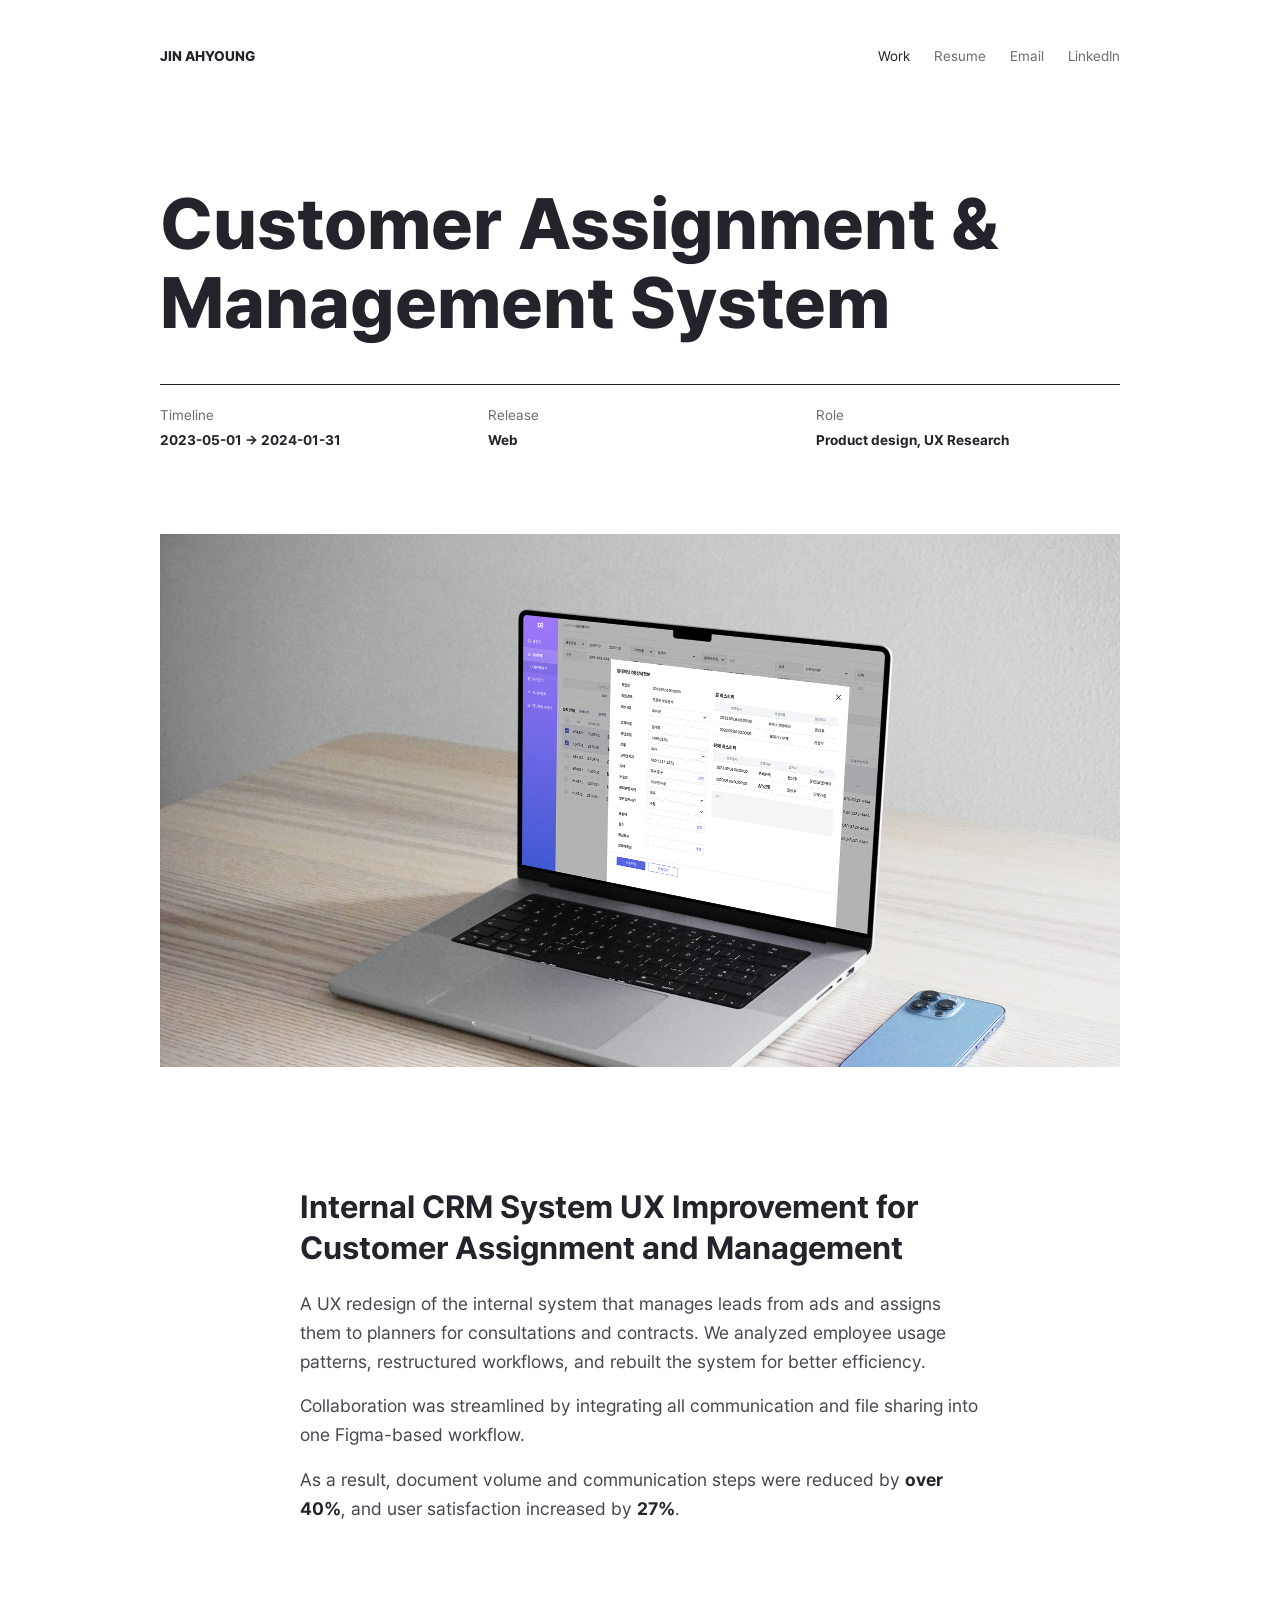
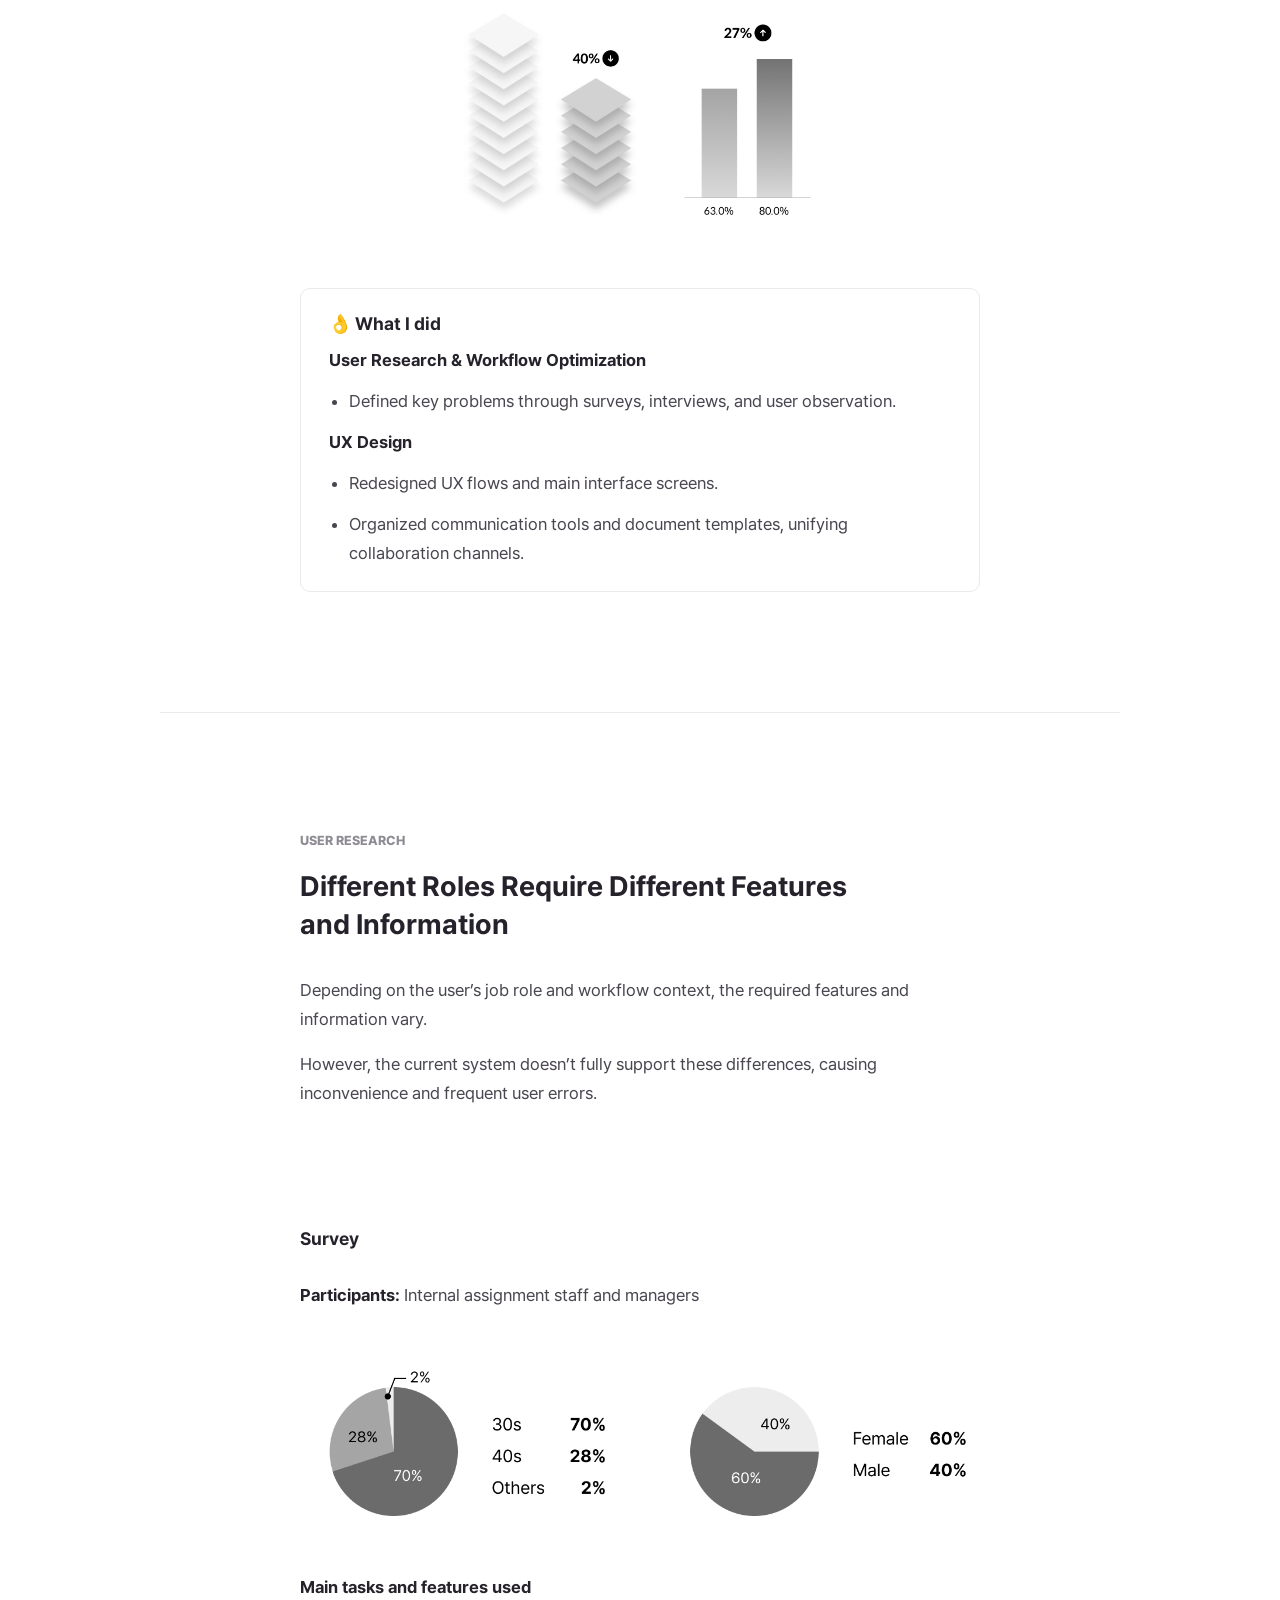
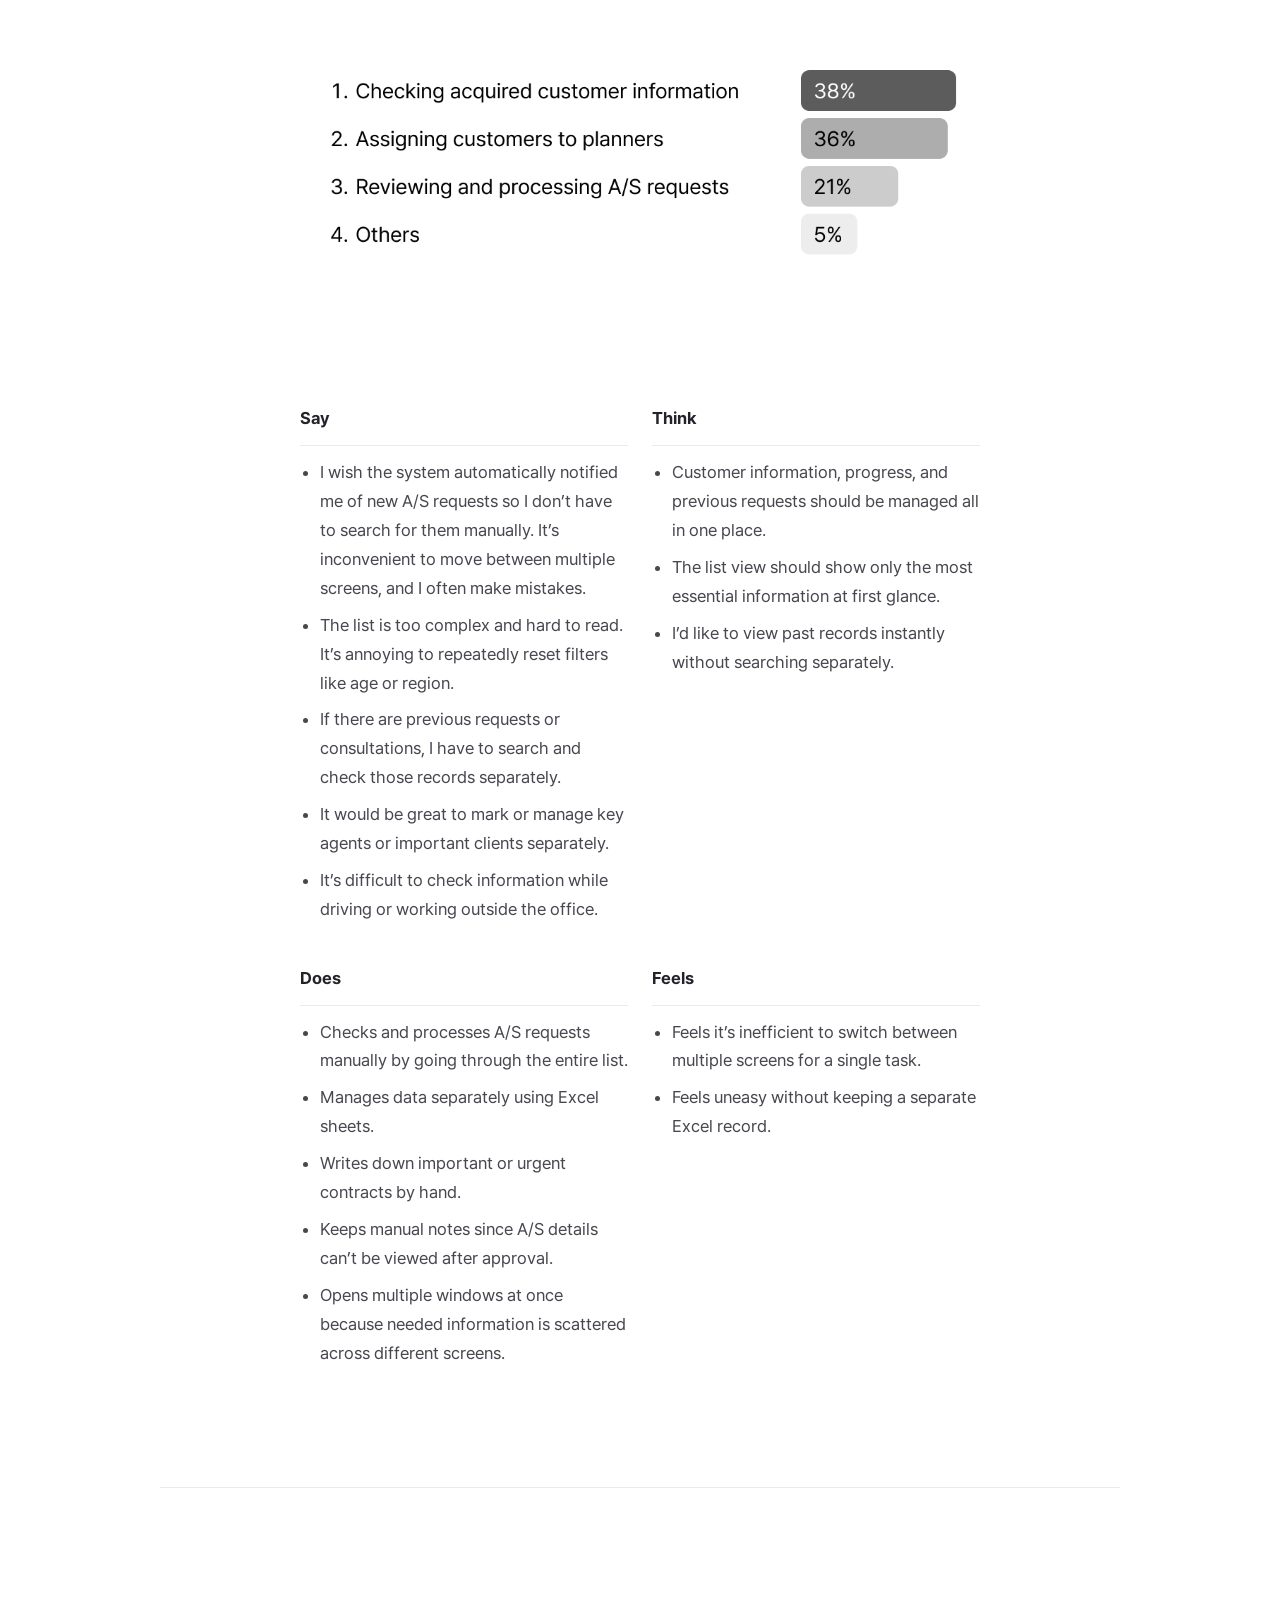
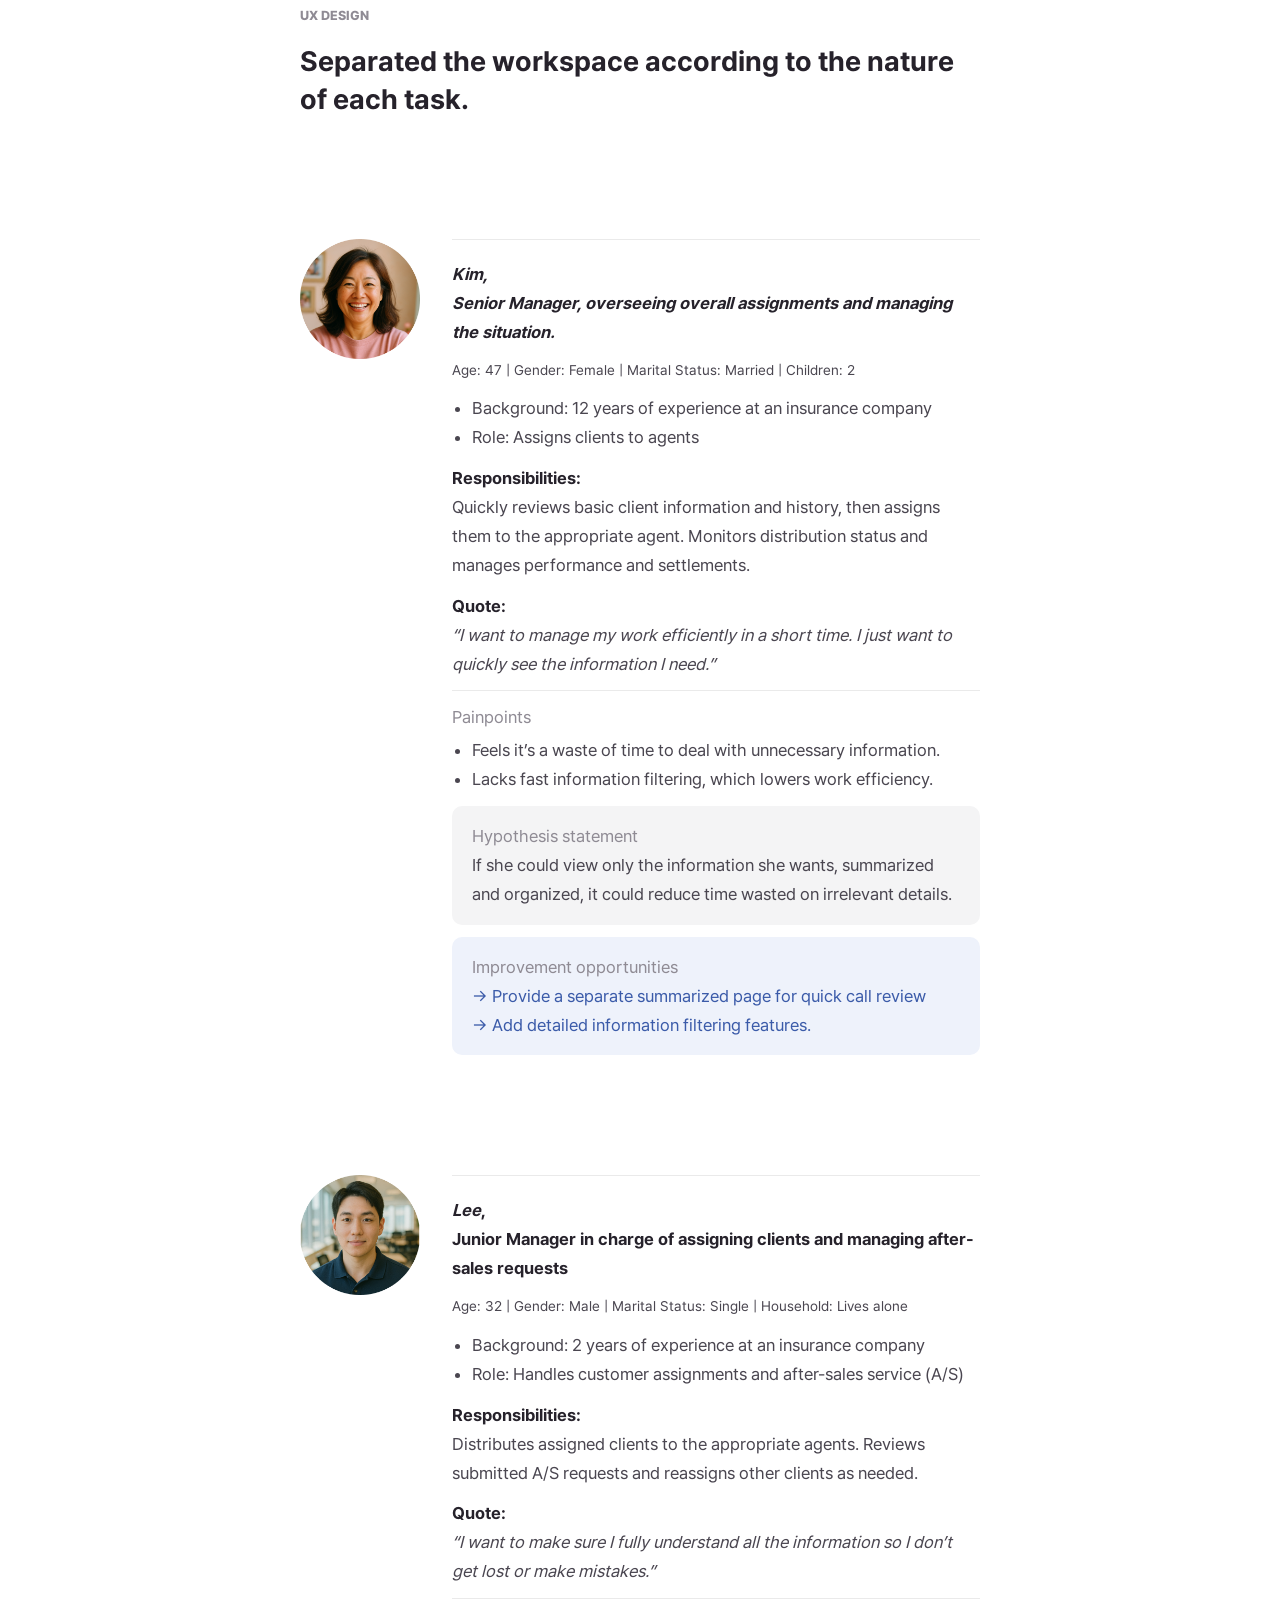
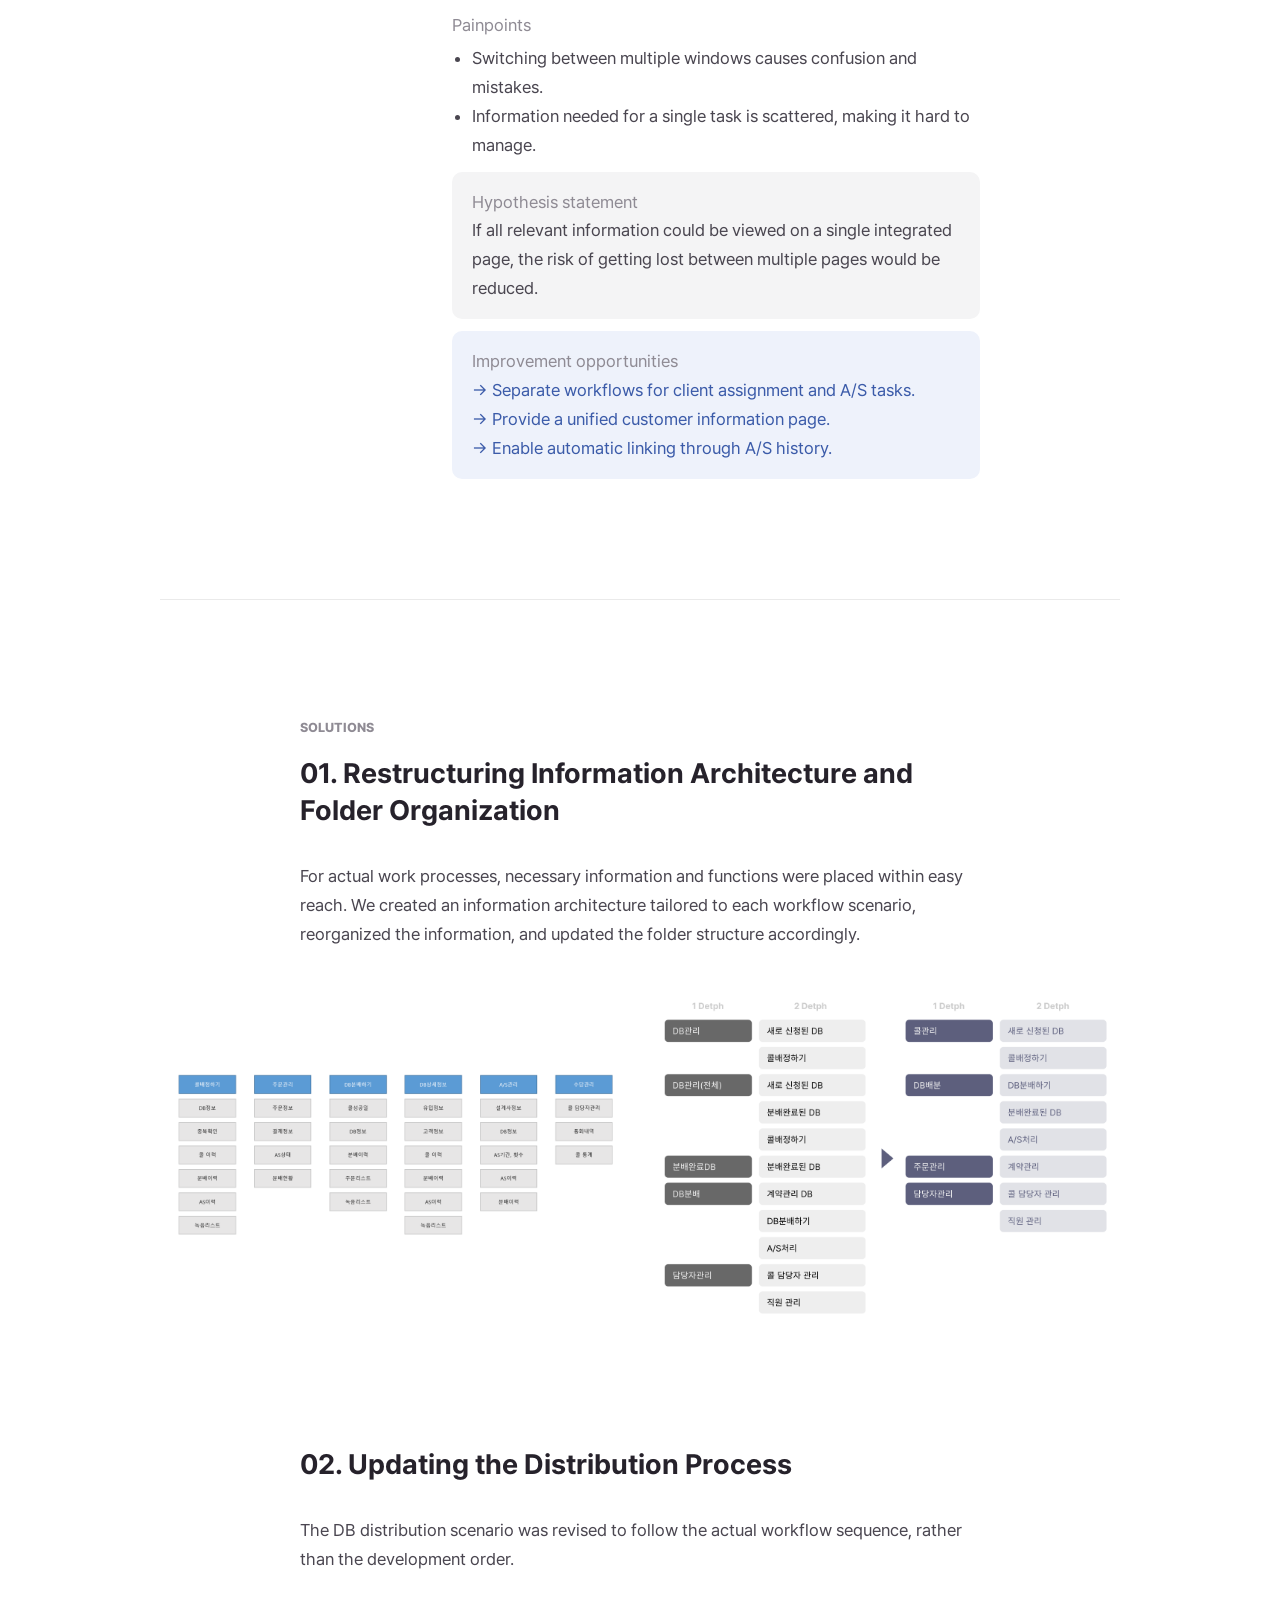
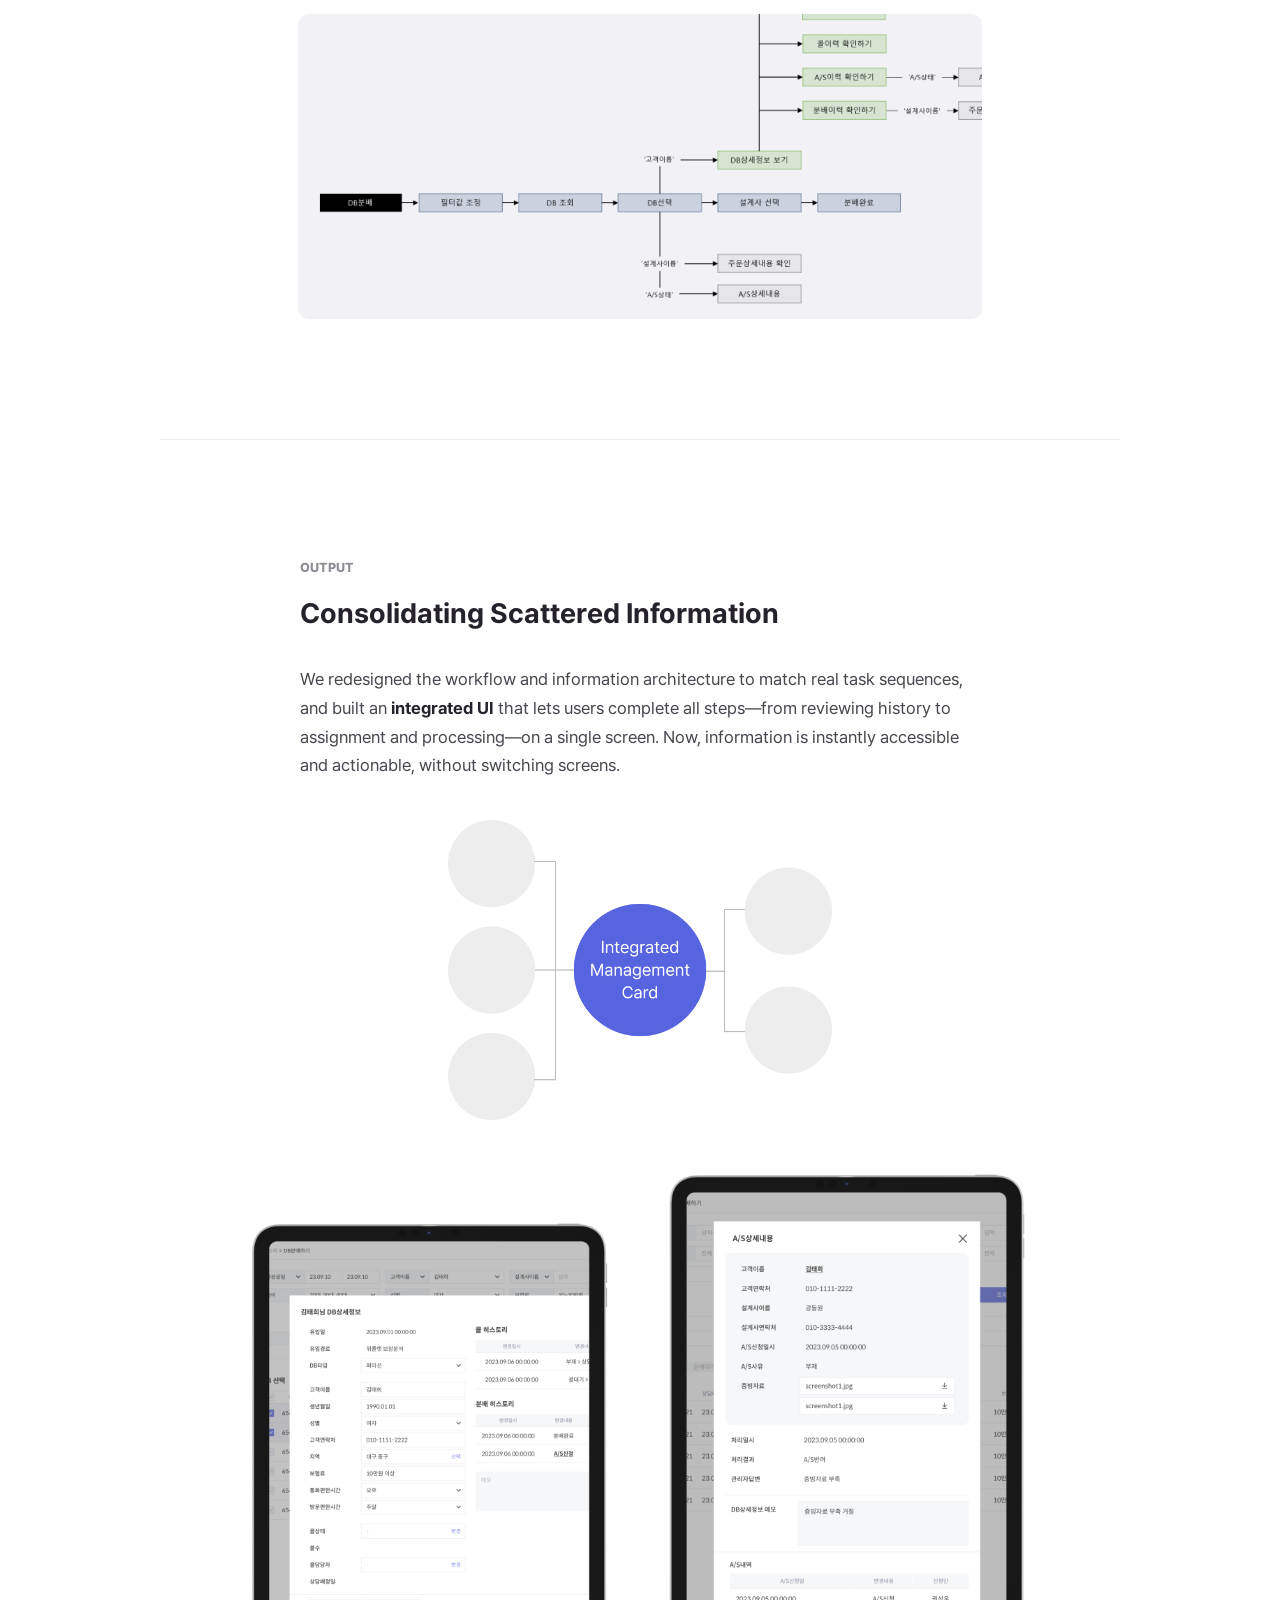
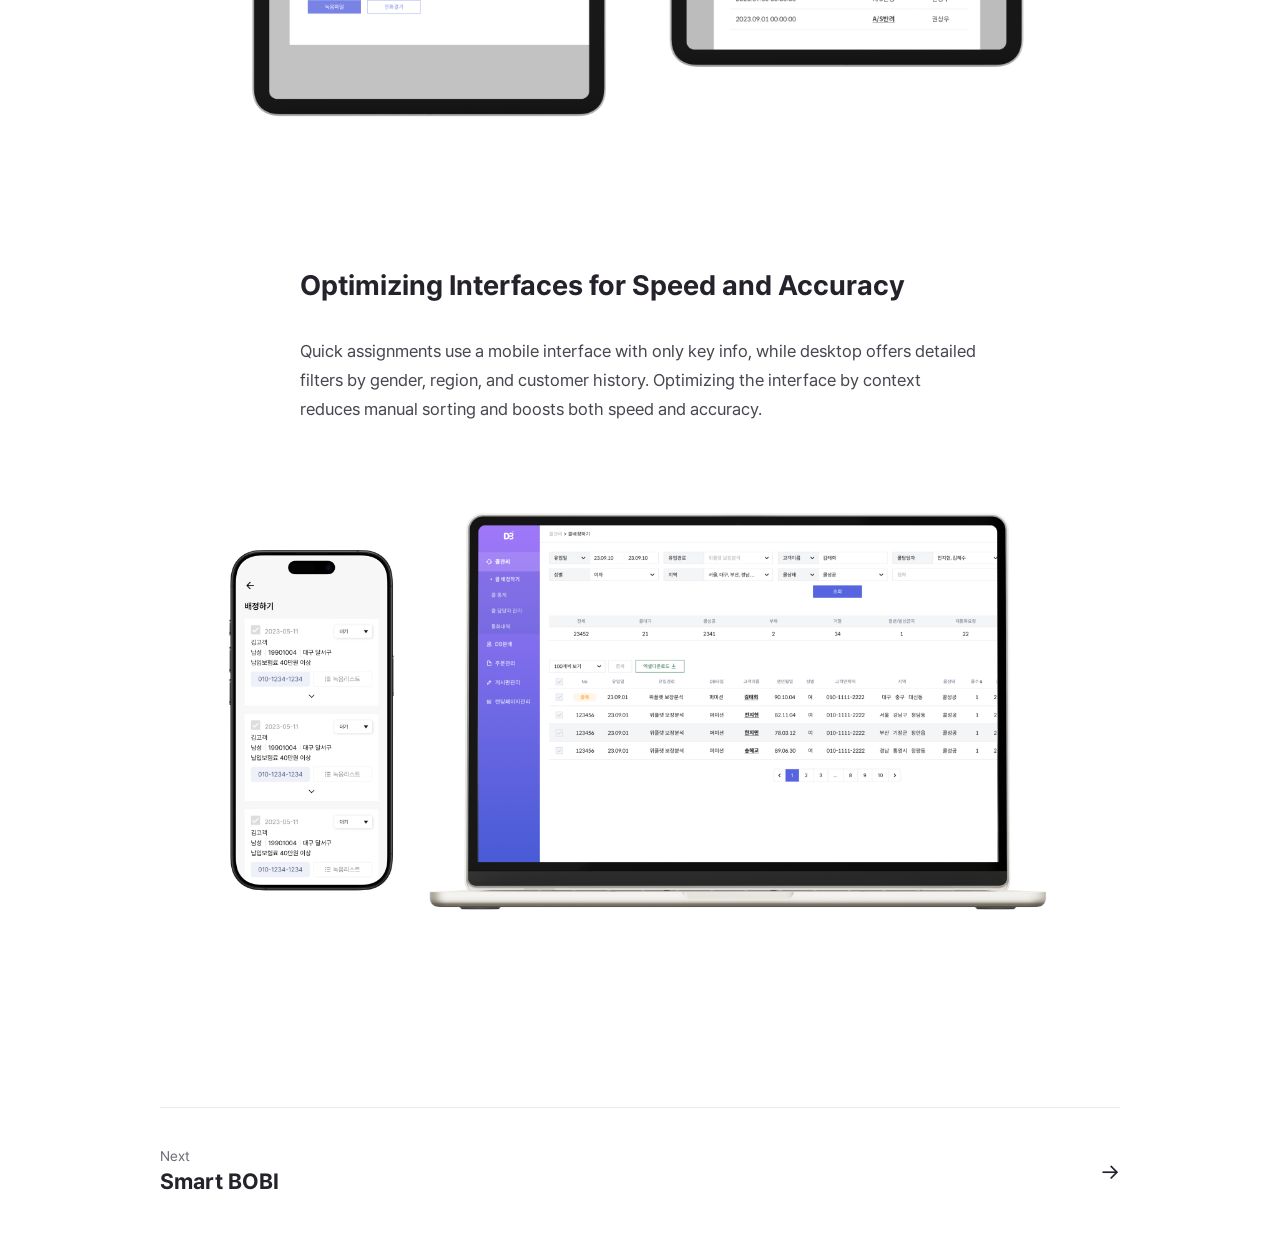
==== crm.html @ 469d6209 "Add portfolio site Co-Authored-By: Claude Opus 5.5 <noreply@anthropic.com>" ====
<!DOCTYPE html>
<html lang="en">
<head>
<meta charset="utf-8">
<meta name="viewport" content="width=device-width, initial-scale=1">
<title>Customer Assignment &amp; Management System — Jin Ahyoung</title>
<link rel="stylesheet" href="./style.css">
</head>
<body>
<div class="wrap">
<header class="site-header">
<a href="./index.html" style="font-weight:800">JIN AHYOUNG</a>
<nav style="display:flex;gap:24px;align-items:center">
<a href="./index.html" class="on">Work</a>
<a href="./resume.html" class="">Resume</a>
<a href="mailto:hello@email.com">Email</a>
<a href="#" target="_blank">LinkedIn</a>
</nav>
</header>
<main>
<div style="padding:72px 0 42px">
<h1 style="margin:0;font-size:var(--fs-display);line-height:1.1;font-weight:800;color:#26222B">Customer Assignment &amp; Management System</h1>
</div>
<div class="grid-3" style="gap:24px;padding:20px 0 83px;border-top:1px solid #26222B;font-size:var(--fs-small);line-height:1.5">
<div style="display:flex;flex-direction:column;gap:4px"><div style="color:#6E6A73">Timeline</div><div style="font-weight:600">2023-05-01 → 2024-01-31</div></div><div style="display:flex;flex-direction:column;gap:4px"><div style="color:#6E6A73">Release</div><div style="font-weight:600">Web</div></div><div style="display:flex;flex-direction:column;gap:4px"><div style="color:#6E6A73">Role</div><div style="font-weight:600">Product design, UX Research</div></div>
</div>
<div style="padding-bottom:160px">
<img src="./images/crm-hero.png" alt="CRM customer detail on a laptop" style="display:block;width:100%;height:auto;margin-bottom:120px">
<div class="prose" style="font-size:var(--fs-title1);line-height:1.3;color:#26222B;margin-bottom:20px;font-weight:600">Internal CRM System UX Improvement for Customer Assignment and Management</div>
<div class="prose" style="display:flex;flex-direction:column;gap:16px;margin-bottom:40px;font-size:var(--fs-subtitle);line-height:1.6;color:#4A4650;text-wrap:pretty">
<p style="margin:0">A UX redesign of the internal system that manages leads from ads and assigns them to planners for consultations and contracts. We analyzed employee usage patterns, restructured workflows, and rebuilt the system for better efficiency.</p>
<p style="margin:0">Collaboration was streamlined by integrating all communication and file sharing into one Figma-based workflow.</p>
<p style="margin:0">As a result, document volume and communication steps were reduced by <strong style="color:#26222B">over 40%</strong>, and user satisfaction increased by <strong style="color:#26222B">27%</strong>.</p>
</div>
<div class="cs-block">
<img src="./images/crm-impact.png" alt="Documents reduced 40%, satisfaction up 27%" style="display:block;width:100%;max-width:528px;height:auto;margin:0 auto">
<div class="cs-text"><div style="border:1px solid #EAEAEA;border-radius:10px;padding:24px 28px;display:flex;flex-direction:column;gap:12px">
<div class="cs-subtitle">👌 What I did</div>
<p style="margin:0;color:#26222B;font-weight:700">User Research &amp; Workflow Optimization</p>
<ul style="margin:0"><li>Defined key problems through surveys, interviews, and user observation.</li></ul>
<p style="margin:0;color:#26222B;font-weight:700">UX Design</p>
<ul style="margin:0"><li>Redesigned UX flows and main interface screens.</li><li>Organized communication tools and document templates, unifying collaboration channels.</li></ul>
</div></div>
</div>
<div class="cs-section" style="margin-top:120px;padding-top:120px;border-top:1px solid #EAEAEA">
<div class="cs-text"><div class="cs-label">USER RESEARCH</div><h3 class="cs-title">Different Roles Require Different Features and Information</h3><p>Depending on the user’s job role and workflow context, the required features and information vary.</p><p>However, the current system doesn’t fully support these differences, causing inconvenience and frequent user errors.</p></div>
<div class="cs-block">
<div class="cs-text"><div class="cs-subtitle">Survey</div><p><strong style="color:#26222B">Participants:</strong> Internal assignment staff and managers</p></div>
<img src="./images/crm-participants.png" alt="Participants by age and gender" style="max-width:710px;margin:0 auto">
<div class="cs-text"><p><strong style="color:#26222B">Main tasks and features used</strong></p></div>
<img src="./images/crm-tasks.png" alt="Main tasks: checking customer info 38%, assigning 36%, A/S 21%, others 5%" style="max-width:710px;margin:0 auto">
</div>
<div class="prose grid-2" style="gap:40px 24px;font-size:var(--fs-body);line-height:1.7;color:#4A4650">
<div style="display:flex;flex-direction:column;gap:12px"><div style="font-weight:700;color:#26222B;padding-bottom:12px;border-bottom:1px solid #EAEAEA">Say</div><ul style="margin:0;padding-left:20px;display:flex;flex-direction:column;gap:8px">
<li>I wish the system automatically notified me of new A/S requests so I don’t have to search for them manually. It’s inconvenient to move between multiple screens, and I often make mistakes.</li>
<li>The list is too complex and hard to read. It’s annoying to repeatedly reset filters like age or region.</li>
<li>If there are previous requests or consultations, I have to search and check those records separately.</li>
<li>It would be great to mark or manage key agents or important clients separately.</li>
<li>It’s difficult to check information while driving or working outside the office.</li>
</ul></div>
<div style="display:flex;flex-direction:column;gap:12px"><div style="font-weight:700;color:#26222B;padding-bottom:12px;border-bottom:1px solid #EAEAEA">Think</div><ul style="margin:0;padding-left:20px;display:flex;flex-direction:column;gap:8px">
<li>Customer information, progress, and previous requests should be managed all in one place.</li>
<li>The list view should show only the most essential information at first glance.</li>
<li>I’d like to view past records instantly without searching separately.</li>
</ul></div>
<div style="display:flex;flex-direction:column;gap:12px"><div style="font-weight:700;color:#26222B;padding-bottom:12px;border-bottom:1px solid #EAEAEA">Does</div><ul style="margin:0;padding-left:20px;display:flex;flex-direction:column;gap:8px">
<li>Checks and processes A/S requests manually by going through the entire list.</li>
<li>Manages data separately using Excel sheets.</li>
<li>Writes down important or urgent contracts by hand.</li>
<li>Keeps manual notes since A/S details can’t be viewed after approval.</li>
<li>Opens multiple windows at once because needed information is scattered across different screens.</li>
</ul></div>
<div style="display:flex;flex-direction:column;gap:12px"><div style="font-weight:700;color:#26222B;padding-bottom:12px;border-bottom:1px solid #EAEAEA">Feels</div><ul style="margin:0;padding-left:20px;display:flex;flex-direction:column;gap:8px">
<li>Feels it’s inefficient to switch between multiple screens for a single task.</li>
<li>Feels uneasy without keeping a separate Excel record.</li>
</ul></div>
</div>
</div>
<div class="cs-section" style="margin-top:120px;padding-top:120px;border-top:1px solid #EAEAEA">
<div class="cs-text"><div class="cs-label">UX DESIGN</div><h3 class="cs-title">Separated the workspace according to the nature of each task.</h3></div>
<div class="prose" style="display:grid;grid-template-columns:120px minmax(0,1fr);gap:32px;align-items:start;font-size:var(--fs-body);line-height:1.7;color:#4A4650">
<img src="./images/crm-persona-kim.png" alt="Persona Kim" style="display:block;width:100%;height:auto">
<div style="display:flex;flex-direction:column;gap:12px;padding-top:20px;border-top:1px solid #EAEAEA">
<div style="color:#26222B;font-weight:700;font-style:italic">Kim,<br>Senior Manager, overseeing overall assignments and managing the situation.</div>
<div style="font-size:var(--fs-small)">Age: 47 | Gender: Female | Marital Status: Married | Children: 2</div>
<ul style="margin:0;padding-left:20px"><li>Background: 12 years of experience at an insurance company</li><li>Role: Assigns clients to agents</li></ul>
<div><strong style="color:#26222B">Responsibilities:</strong><br>Quickly reviews basic client information and history, then assigns them to the appropriate agent. Monitors distribution status and manages performance and settlements.</div>
<div><strong style="color:#26222B">Quote:</strong><br><em>“I want to manage my work efficiently in a short time. I just want to quickly see the information I need.”</em></div>
<div style="padding-top:12px;border-top:1px solid #EAEAEA"><span style="color:#8F8B94">Painpoints</span><ul style="margin:4px 0 0;padding-left:20px"><li>Feels it’s a waste of time to deal with unnecessary information.</li><li>Lacks fast information filtering, which lowers work efficiency.</li></ul></div>
<div style="background:#F4F4F5;border-radius:10px;padding:16px 20px"><span style="color:#8F8B94">Hypothesis statement</span><br>If she could view only the information she wants, summarized and organized, it could reduce time wasted on irrelevant details.</div>
<div style="background:#EEF2FB;border-radius:10px;padding:16px 20px;color:#3B5BA9"><span style="color:#8F8B94">Improvement opportunities</span><br>→ Provide a separate summarized page for quick call review<br>→ Add detailed information filtering features.</div>
</div>
</div>
<div class="prose" style="display:grid;grid-template-columns:120px minmax(0,1fr);gap:32px;align-items:start;font-size:var(--fs-body);line-height:1.7;color:#4A4650">
<img src="./images/crm-persona-lee.png" alt="Persona Lee" style="display:block;width:100%;height:auto">
<div style="display:flex;flex-direction:column;gap:12px;padding-top:20px;border-top:1px solid #EAEAEA">
<div style="color:#26222B;font-weight:700"><em>Lee</em>,<br>Junior Manager in charge of assigning clients and managing after-sales requests</div>
<div style="font-size:var(--fs-small)">Age: 32 | Gender: Male | Marital Status: Single | Household: Lives alone</div>
<ul style="margin:0;padding-left:20px"><li>Background: 2 years of experience at an insurance company</li><li>Role: Handles customer assignments and after-sales service (A/S)</li></ul>
<div><strong style="color:#26222B">Responsibilities:</strong><br>Distributes assigned clients to the appropriate agents. Reviews submitted A/S requests and reassigns other clients as needed.</div>
<div><strong style="color:#26222B">Quote:</strong><br><em>“I want to make sure I fully understand all the information so I don’t get lost or make mistakes.”</em></div>
<div style="padding-top:12px;border-top:1px solid #EAEAEA"><span style="color:#8F8B94">Painpoints</span><ul style="margin:4px 0 0;padding-left:20px"><li>Switching between multiple windows causes confusion and mistakes.</li><li>Information needed for a single task is scattered, making it hard to manage.</li></ul></div>
<div style="background:#F4F4F5;border-radius:10px;padding:16px 20px"><span style="color:#8F8B94">Hypothesis statement</span><br>If all relevant information could be viewed on a single integrated page, the risk of getting lost between multiple pages would be reduced.</div>
<div style="background:#EEF2FB;border-radius:10px;padding:16px 20px;color:#3B5BA9"><span style="color:#8F8B94">Improvement opportunities</span><br>→ Separate workflows for client assignment and A/S tasks.<br>→ Provide a unified customer information page.<br>→ Enable automatic linking through A/S history.</div>
</div>
</div>
</div>
<div class="cs-section" style="margin-top:120px;padding-top:120px;border-top:1px solid #EAEAEA">
<div class="cs-block">
<div class="cs-text"><div class="cs-label">SOLUTIONS</div><h3 class="cs-title">01. Restructuring Information Architecture and Folder Organization</h3><p>For actual work processes, necessary information and functions were placed within easy reach. We created an information architecture tailored to each workflow scenario, reorganized the information, and updated the folder structure accordingly.</p></div>
<div class="grid-2" style="gap:24px;align-items:center"><img src="./images/crm-ia.png" alt="Information architecture by task"><img src="./images/crm-depth.png" alt="Menu depth before and after"></div>
</div>
<div class="cs-block">
<div class="cs-text"><h3 class="cs-title">02. Updating the Distribution Process</h3><p>The DB distribution scenario was revised to follow the actual workflow sequence, rather than the development order.</p></div>
<img src="./images/crm-flow.png" alt="DB distribution flow" style="max-width:684px;margin:0 auto">
</div>
</div>
<div class="cs-section" style="margin-top:120px;padding-top:120px;border-top:1px solid #EAEAEA">
<div class="cs-block">
<div class="cs-text"><div class="cs-label">OUTPUT</div><h3 class="cs-title">Consolidating Scattered Information</h3><p>We redesigned the workflow and information architecture to match real task sequences, and built an <strong style="color:#26222B">integrated UI</strong> that lets users complete all steps—from reviewing history to assignment and processing—on a single screen. Now, information is instantly accessible and actionable, without switching screens.</p></div>
<div class="cs-images">
<img src="./images/crm-card.png" alt="Integrated management card" style="max-width:384px;margin:0 auto">
<img src="./images/crm-detail.png" alt="DB detail and A/S detail screens">
</div>
</div>
<div class="cs-block">
<div class="cs-text"><h3 class="cs-title">Optimizing Interfaces for Speed and Accuracy</h3><p>Quick assignments use a mobile interface with only key info, while desktop offers detailed filters by gender, region, and customer history. Optimizing the interface by context reduces manual sorting and boosts both speed and accuracy.</p></div>
<img src="./images/crm-assign.png" alt="Assignment on mobile and desktop">
</div>
</div>
</div>
<a href="./smart-bobi.html" class="hov" style="margin-top:0;padding:40px 0 56px;border-top:1px solid #EAEAEA;display:flex;justify-content:space-between;align-items:center">
<div style="display:flex;flex-direction:column;gap:4px"><div style="font-size:var(--fs-small);color:#6E6A73">Next</div><div style="font-size:var(--fs-lead);font-weight:700">Smart BOBI</div></div>
<div style="font-size:var(--fs-lead)">→</div>
</a>
</main>
</div>
</body>
</html>
---- style.css ----
/* Jin Ahyoung portfolio — Centered detail, left-aligned work list */
@font-face{font-family:'Pretendard';src:url('./fonts/Pretendard-400.otf') format('opentype');font-weight:400}
@font-face{font-family:'Pretendard';src:url('./fonts/Pretendard-500.otf') format('opentype');font-weight:500}
@font-face{font-family:'Pretendard';src:url('./fonts/Pretendard-700.otf') format('opentype');font-weight:700}
@font-face{font-family:'Pretendard';src:url('./fonts/Pretendard-800.otf') format('opentype');font-weight:800}
:root{
  /* Type scale */
  --fs-display:72px;--fs-title1:32px;--fs-title2:28px;--fs-lead:22px;
  --fs-subtitle:18px;--fs-body:17px;--fs-small:14px;--fs-label:13px;
}
*{box-sizing:border-box}
body{margin:0;background:#FFFFFF;color:#26222B;font-family:'Pretendard',-apple-system,sans-serif;-webkit-font-smoothing:antialiased}
a{color:#26222B;text-decoration:none}
a:hover{color:#6E6A73}
img{max-width:100%}
.hov{transition:opacity .15s}
.hov:hover{opacity:.65;color:inherit}

.wrap{max-width:1040px;margin:0 auto;padding:0 40px}
.site-header{padding:48px 0;display:flex;justify-content:space-between;align-items:center;font-size:var(--fs-small)}
.site-header nav a{color:#6E6A73}
.site-header nav a.on{color:#26222B}

.grid-3{display:grid;grid-template-columns:repeat(3,minmax(0,1fr))}
.split{display:grid;grid-template-columns:minmax(0,1fr) minmax(0,2fr);gap:64px}
.prose{width:100%;max-width:680px;margin-left:auto;margin-right:auto}

/* Case study: text column 680 centered, images full width. Spacing: block→block 120, text→image 40, image→image 24, paragraph→paragraph 16, label→title 20, title→body 32 */
.cs-section{display:flex;flex-direction:column;gap:120px}
.cs-block{display:flex;flex-direction:column;gap:40px}
.cs-images{display:flex;flex-direction:column;gap:24px}
.cs-text{display:flex;flex-direction:column;gap:16px;width:100%;max-width:680px;margin:0 auto}
.cs-label{font-size:var(--fs-label);font-weight:800;color:#8F8B94;margin-bottom:4px}
.cs-title{margin:0;font-size:var(--fs-title2);line-height:1.35;font-weight:700;text-wrap:pretty}
.cs-subtitle{margin:0;font-size:var(--fs-subtitle);font-weight:700}
.cs-text p{margin:0;font-size:var(--fs-body);line-height:1.7;color:#4A4650;text-wrap:pretty}
.cs-text ul{margin:0;padding-left:20px;display:flex;flex-direction:column;gap:12px;font-size:var(--fs-body);line-height:1.7;color:#4A4650}
.cs-text .cs-title+p,.cs-text .cs-subtitle+p,.cs-text .cs-title+ul{margin-top:16px}
.cs-figure{margin:0;display:flex;flex-direction:column;gap:12px}
.cs-figure figcaption{font-size:var(--fs-label);color:#6E6A73;text-align:center}
.cs-section img{display:block;width:100%;height:auto}
.grid-2{display:grid;grid-template-columns:repeat(2,minmax(0,1fr))}

.work-grid{display:grid;grid-template-columns:repeat(3,minmax(0,1fr));grid-auto-flow:row dense;gap:48px 24px}
.card{display:flex;flex-direction:column;gap:14px}
.card-large{grid-column:span 2;grid-row:span 2}
.thumb{aspect-ratio:16/10;background:#F4F4F5;overflow:hidden}
.thumb img{display:block;width:100%;height:100%;object-fit:cover}

.resume-grid{display:grid;grid-template-columns:minmax(0,3fr) minmax(0,2fr);gap:64px}

@media (max-width:760px){
  .wrap{padding:0 20px}
  .grid-3,.resume-grid,.split{grid-template-columns:minmax(0,1fr)}
  .split{gap:32px}
  .work-grid{grid-template-columns:minmax(0,1fr)}
  .card-large{grid-column:auto;grid-row:auto}
  :root{--fs-display:48px}
}
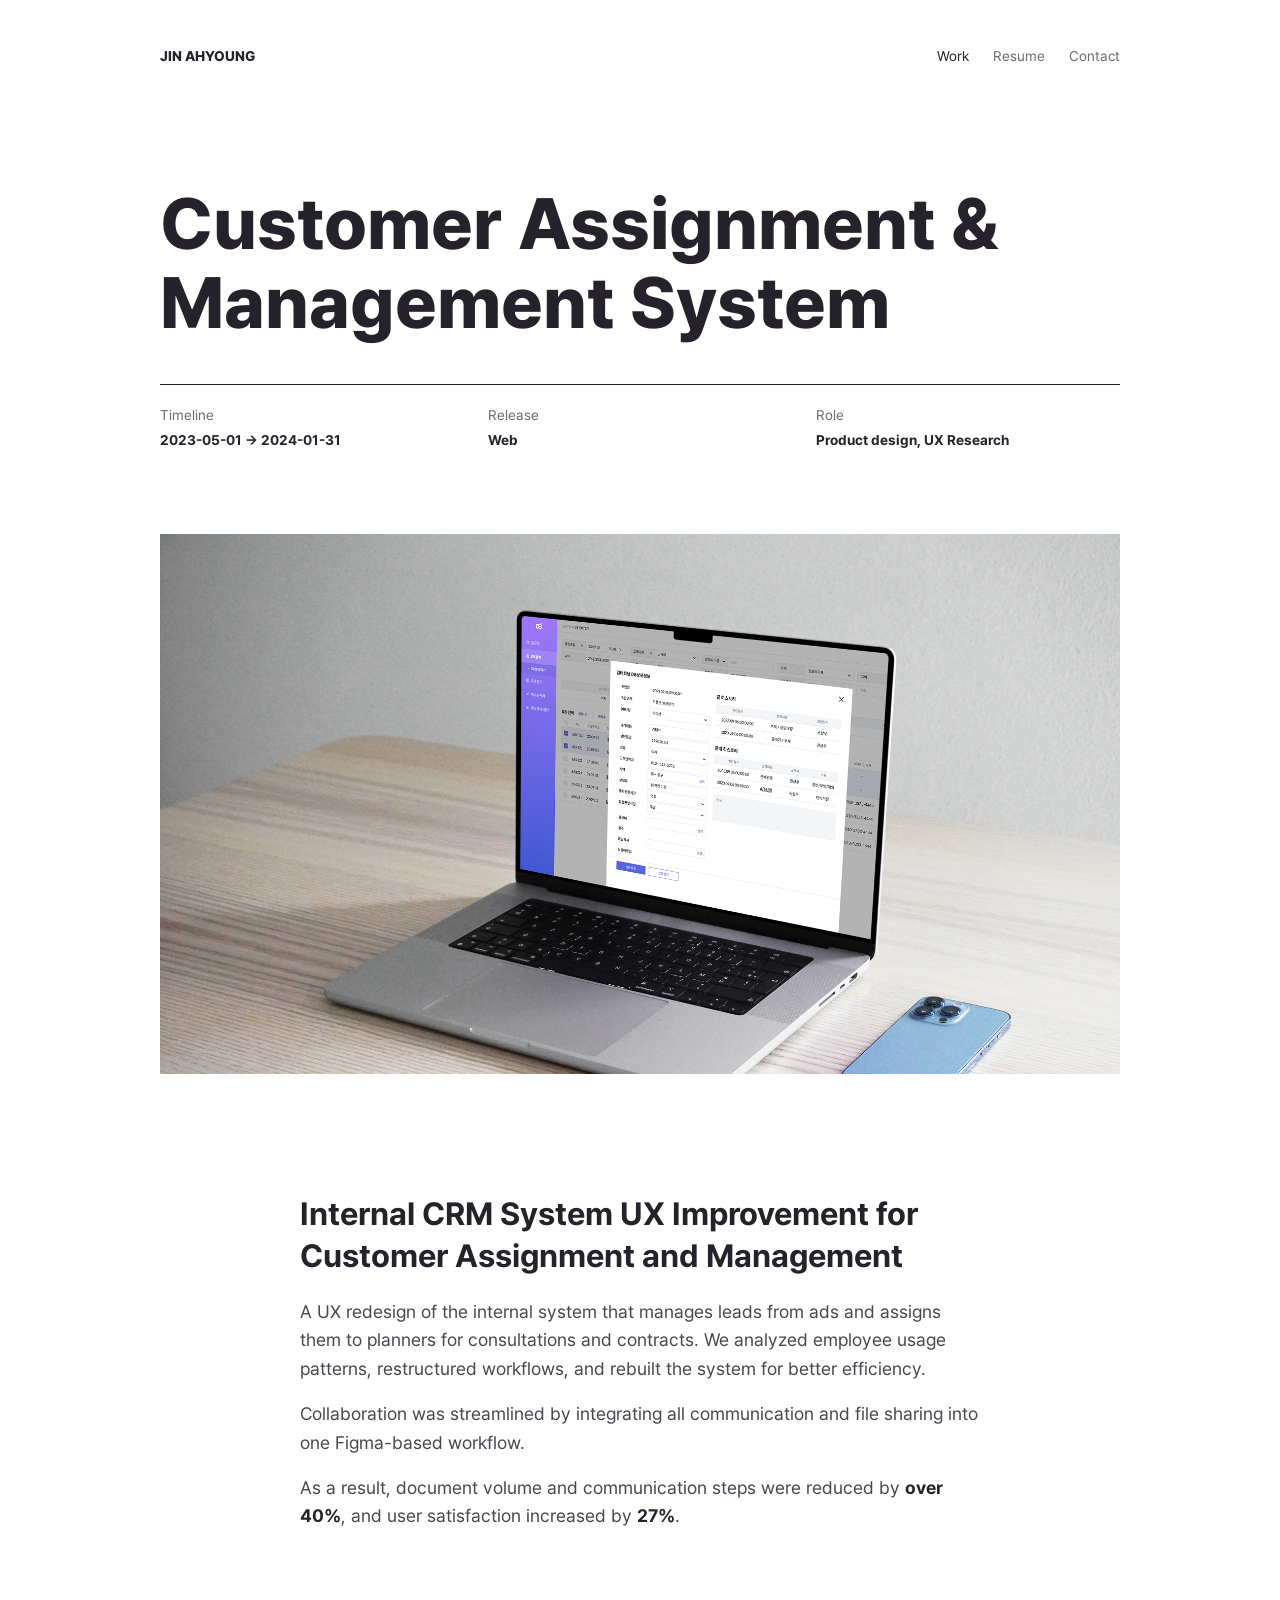
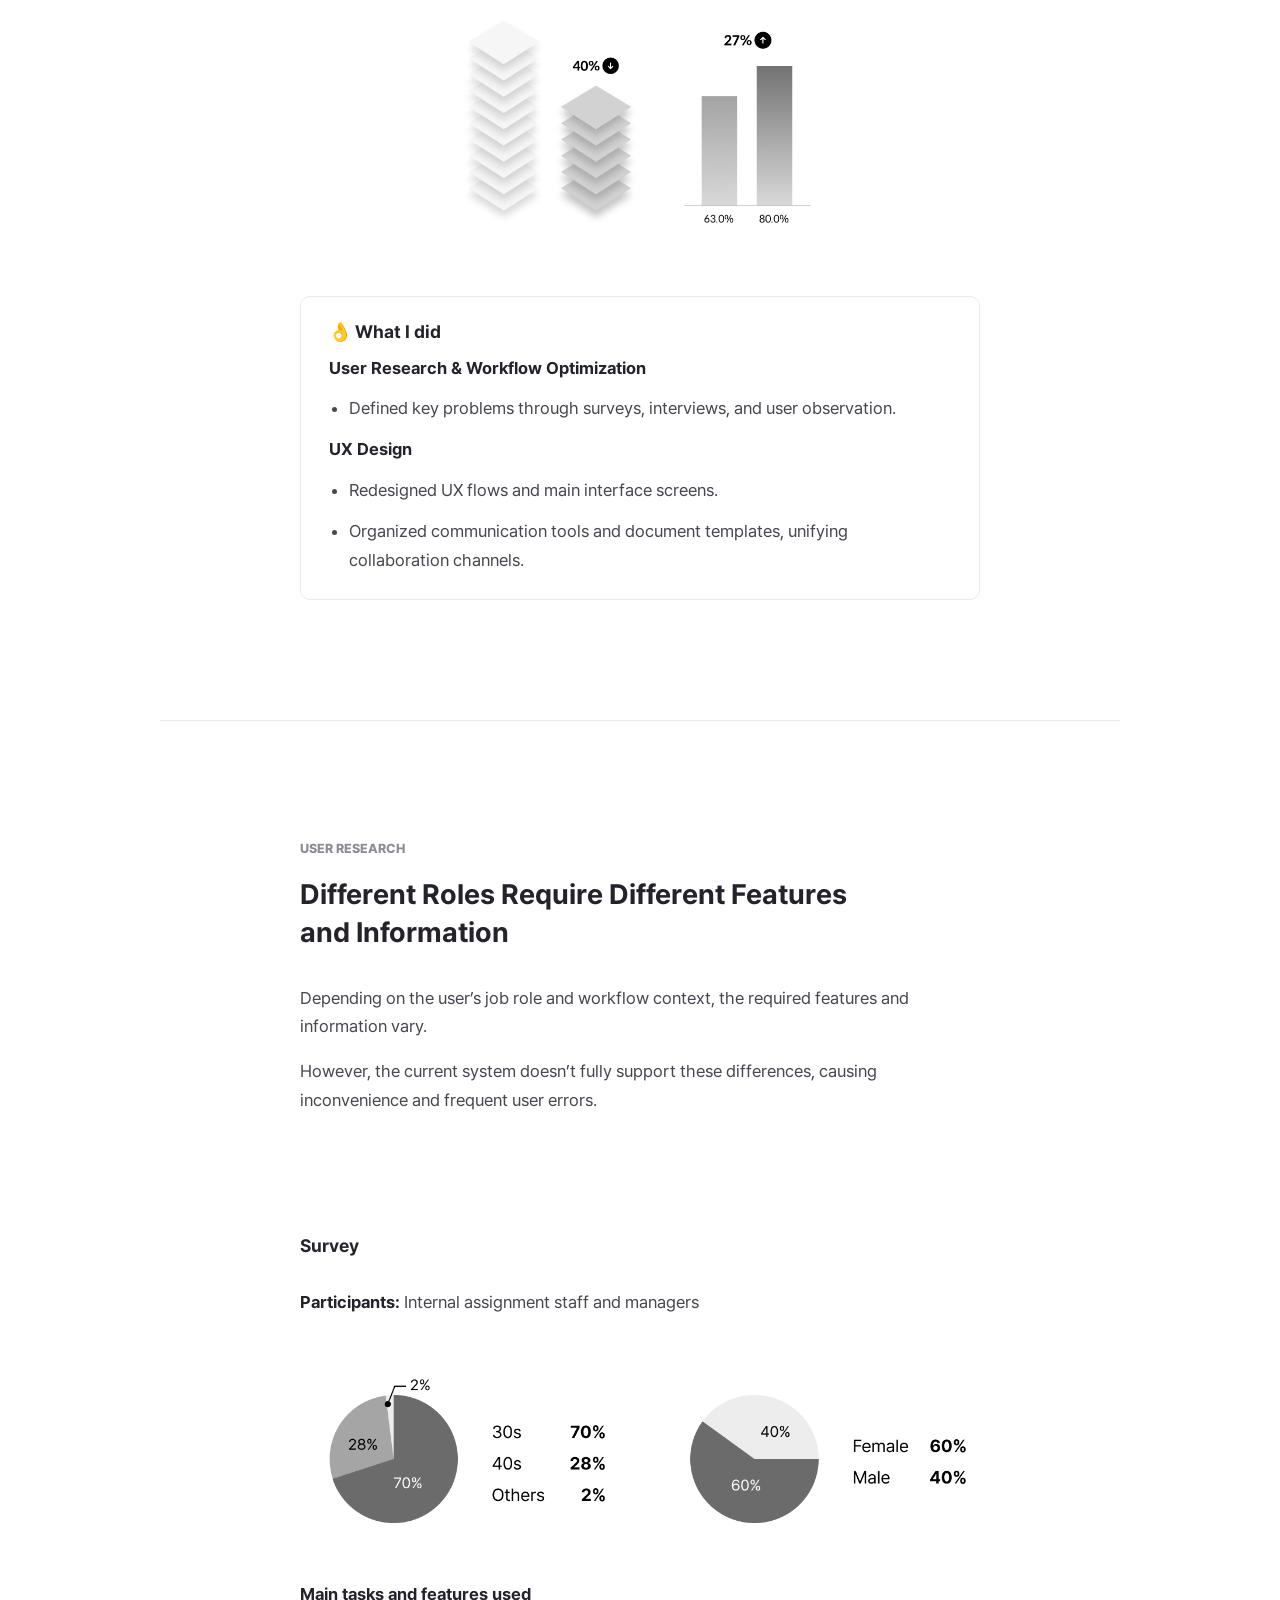
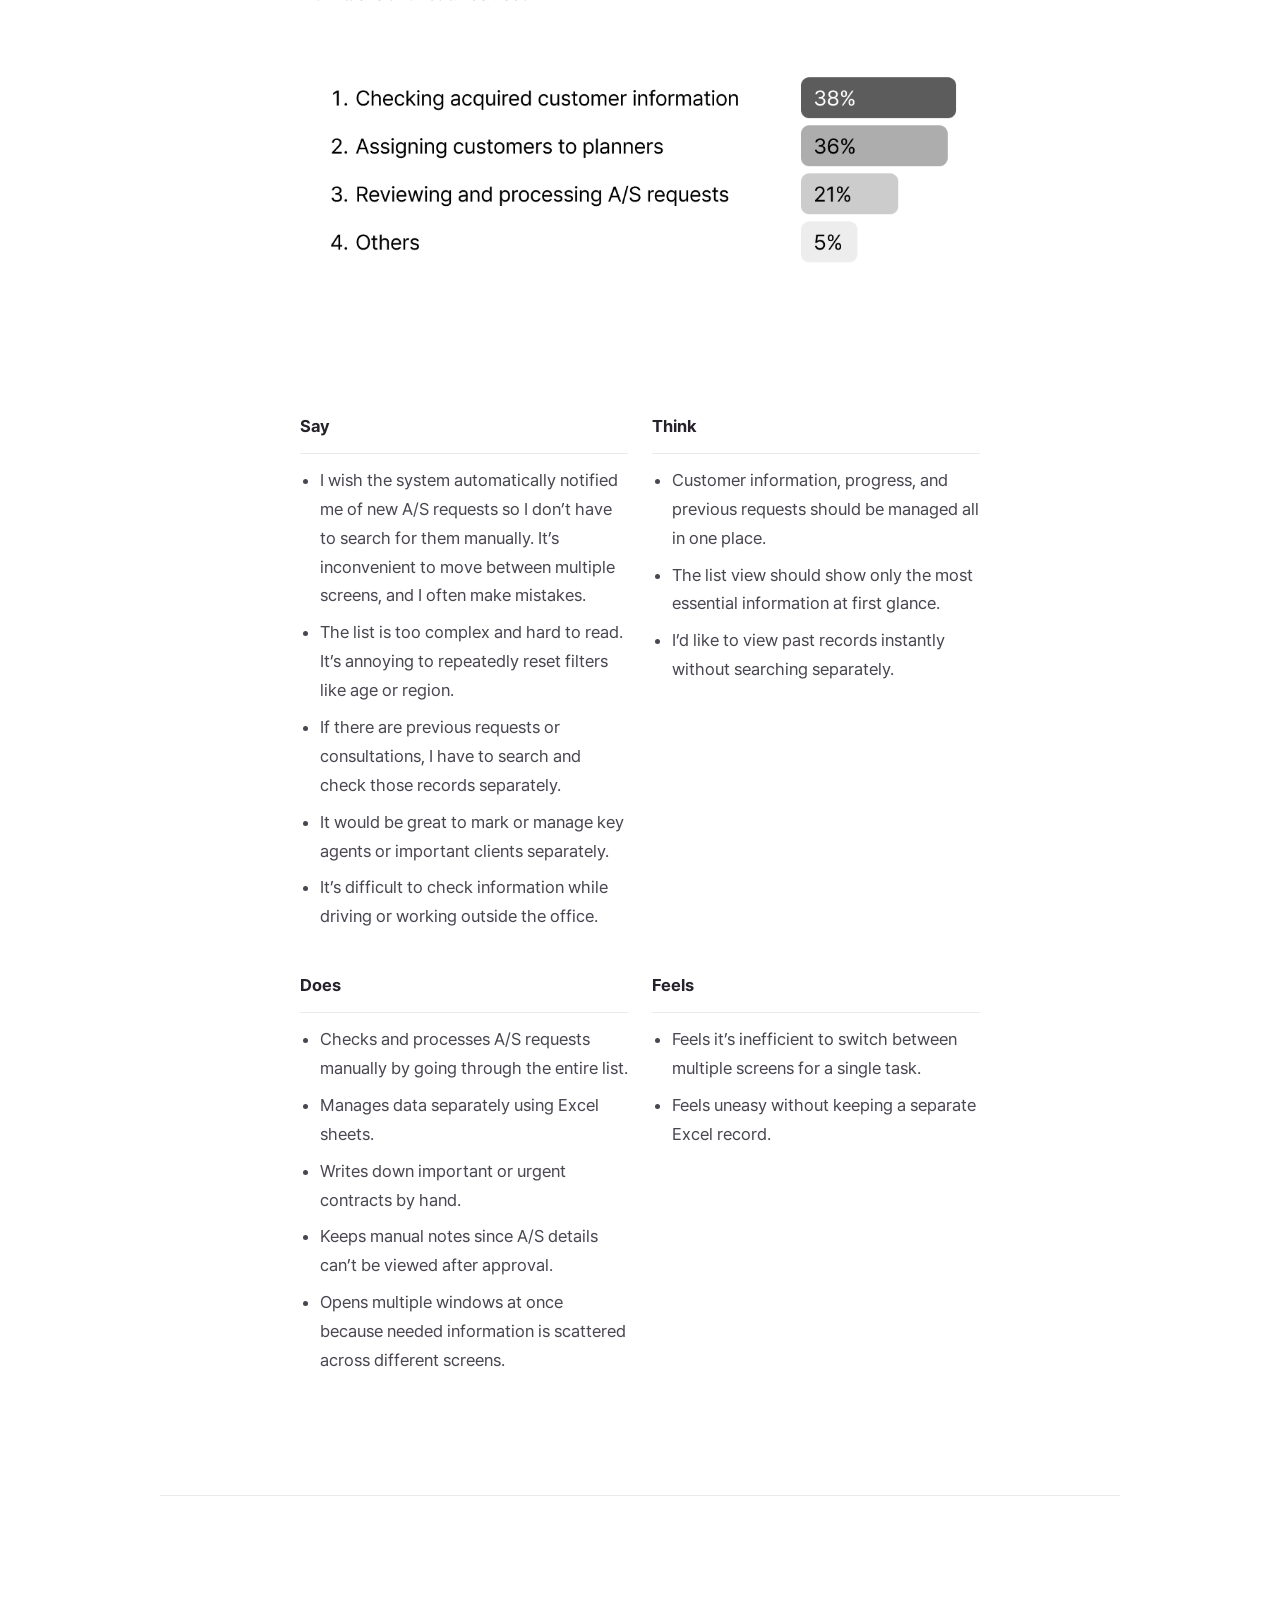
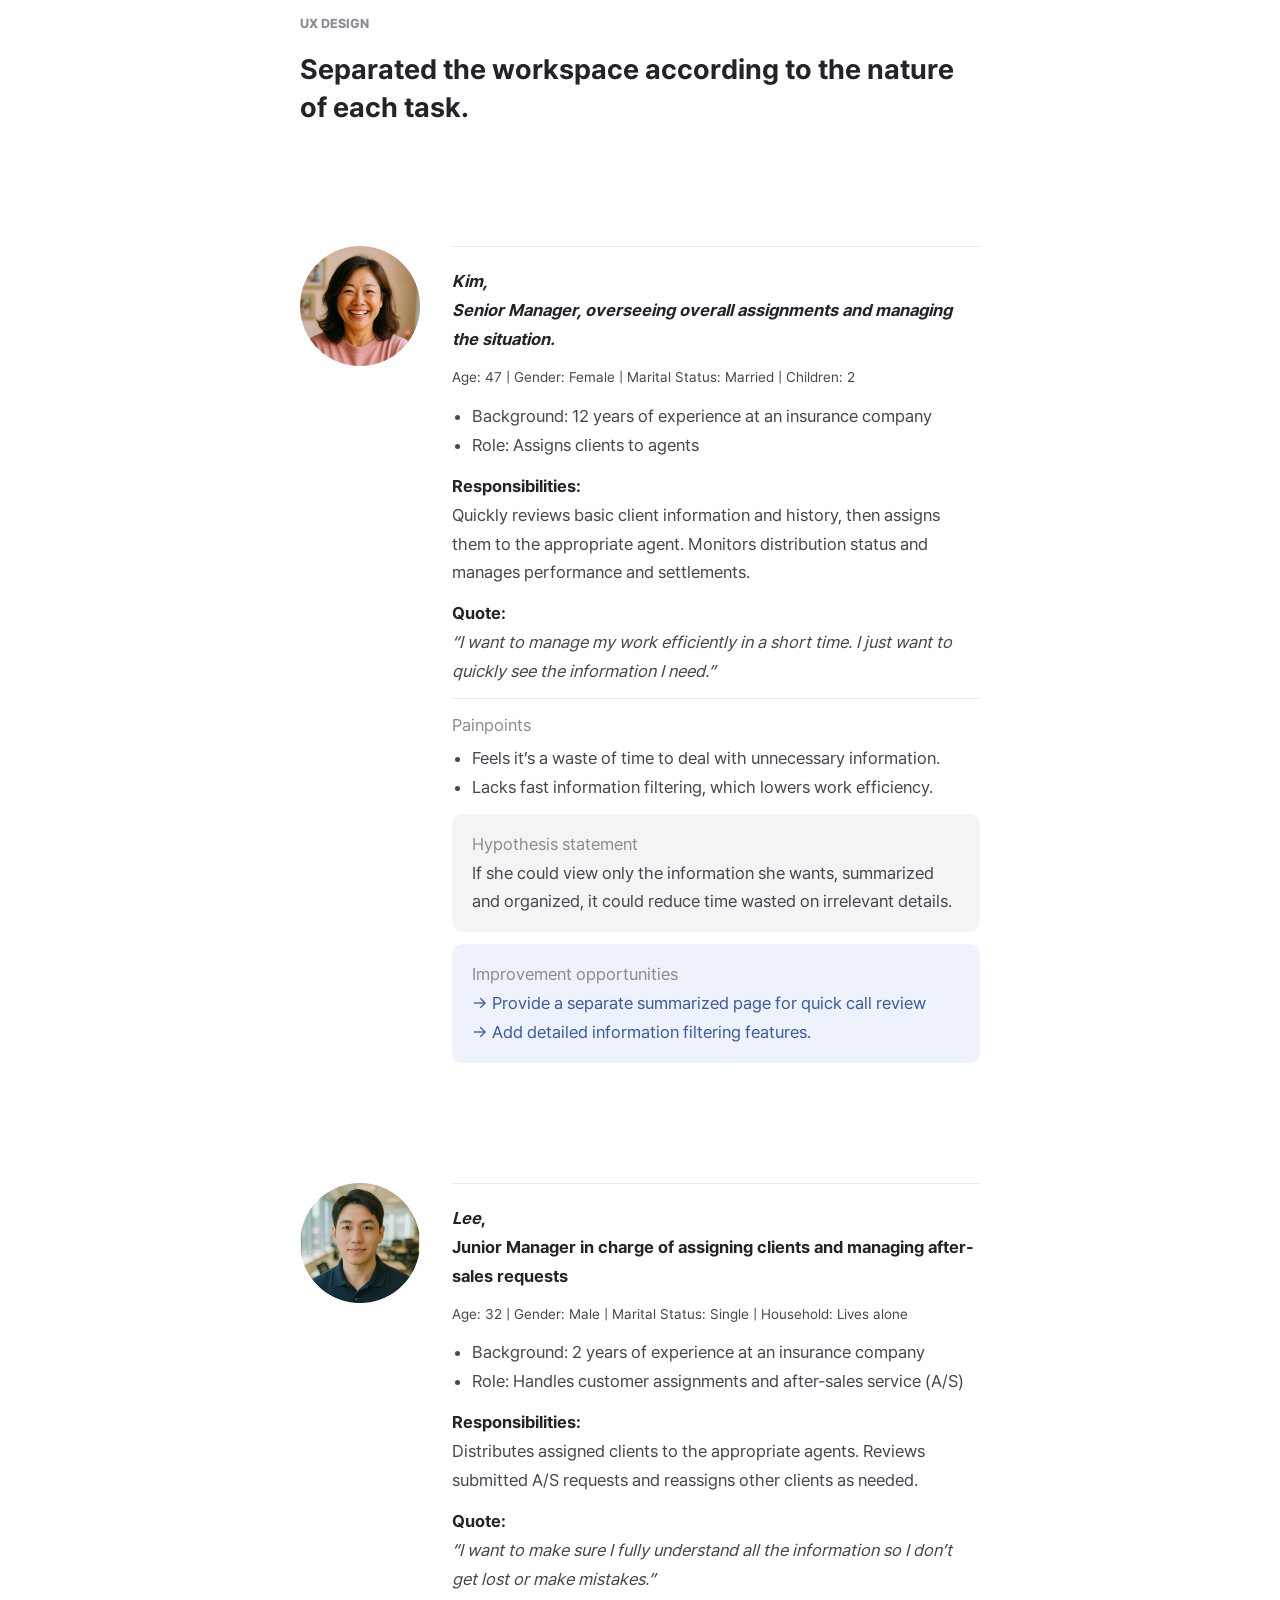
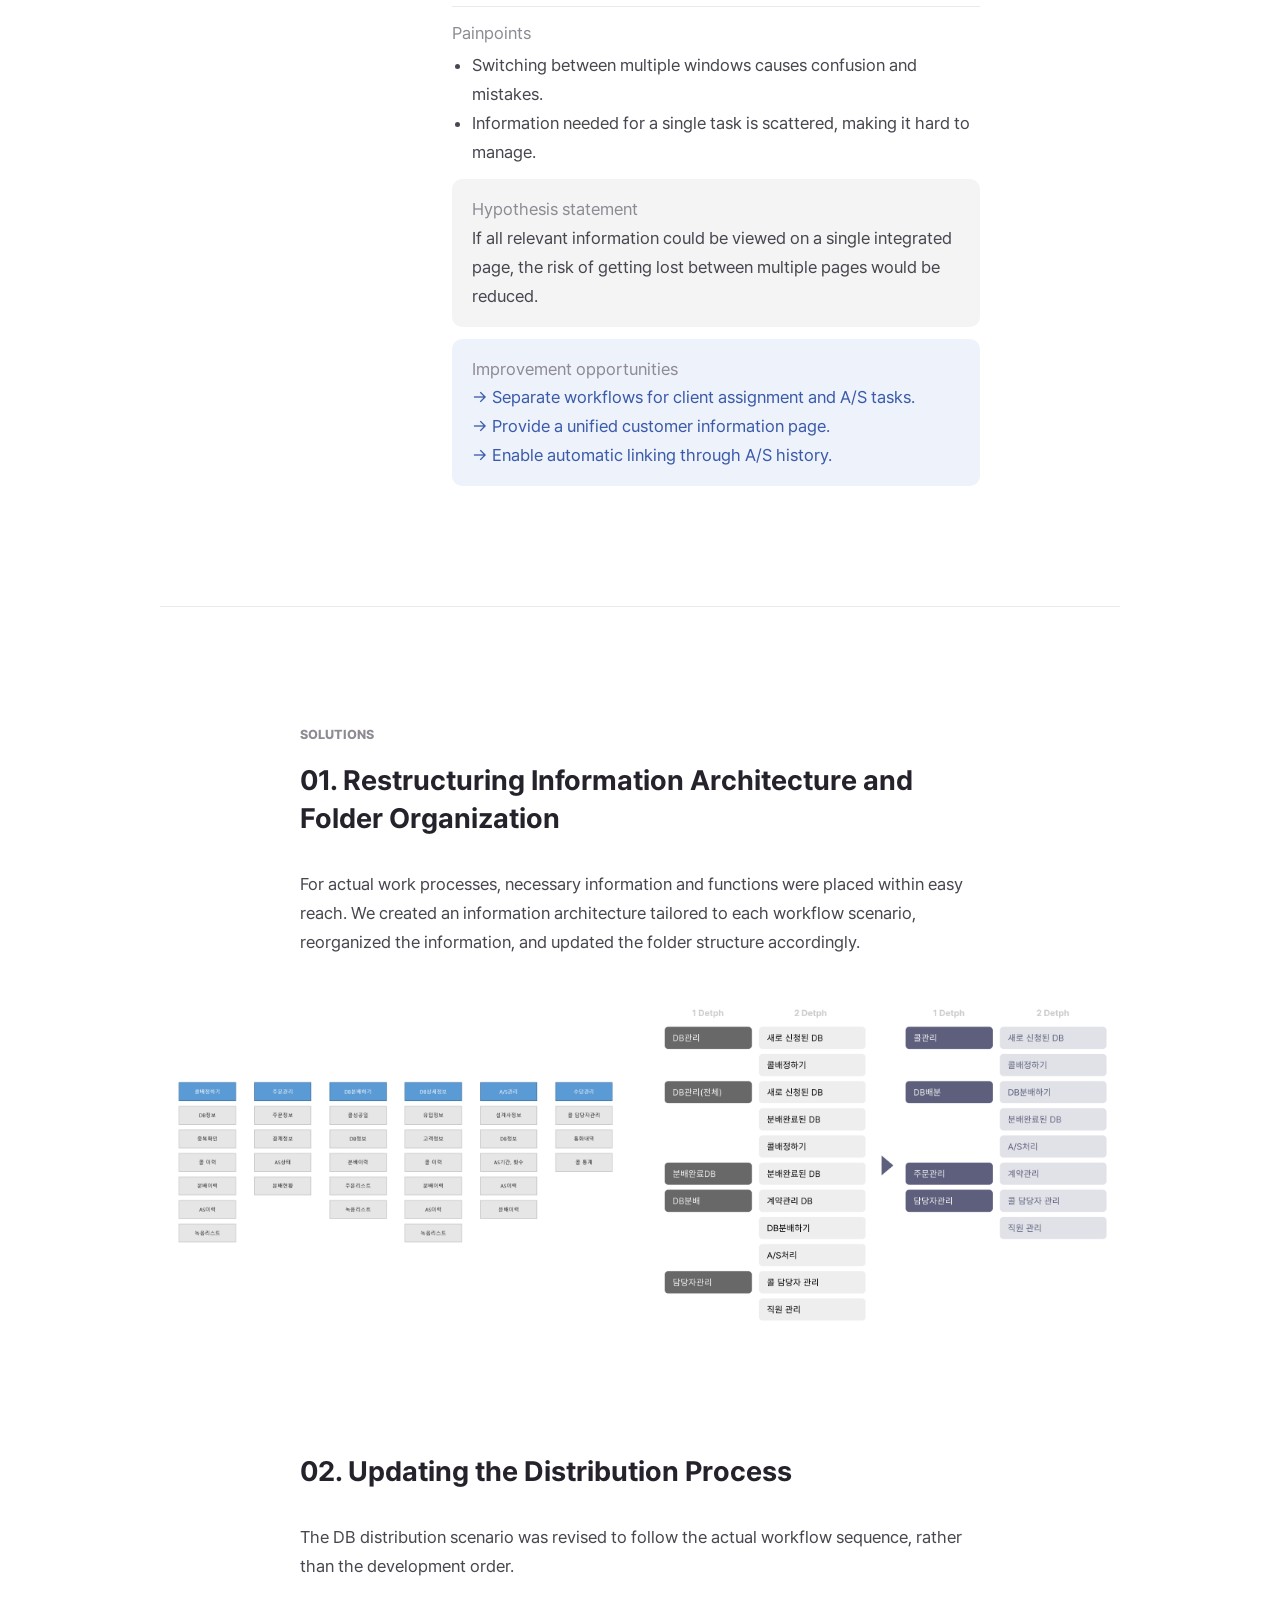
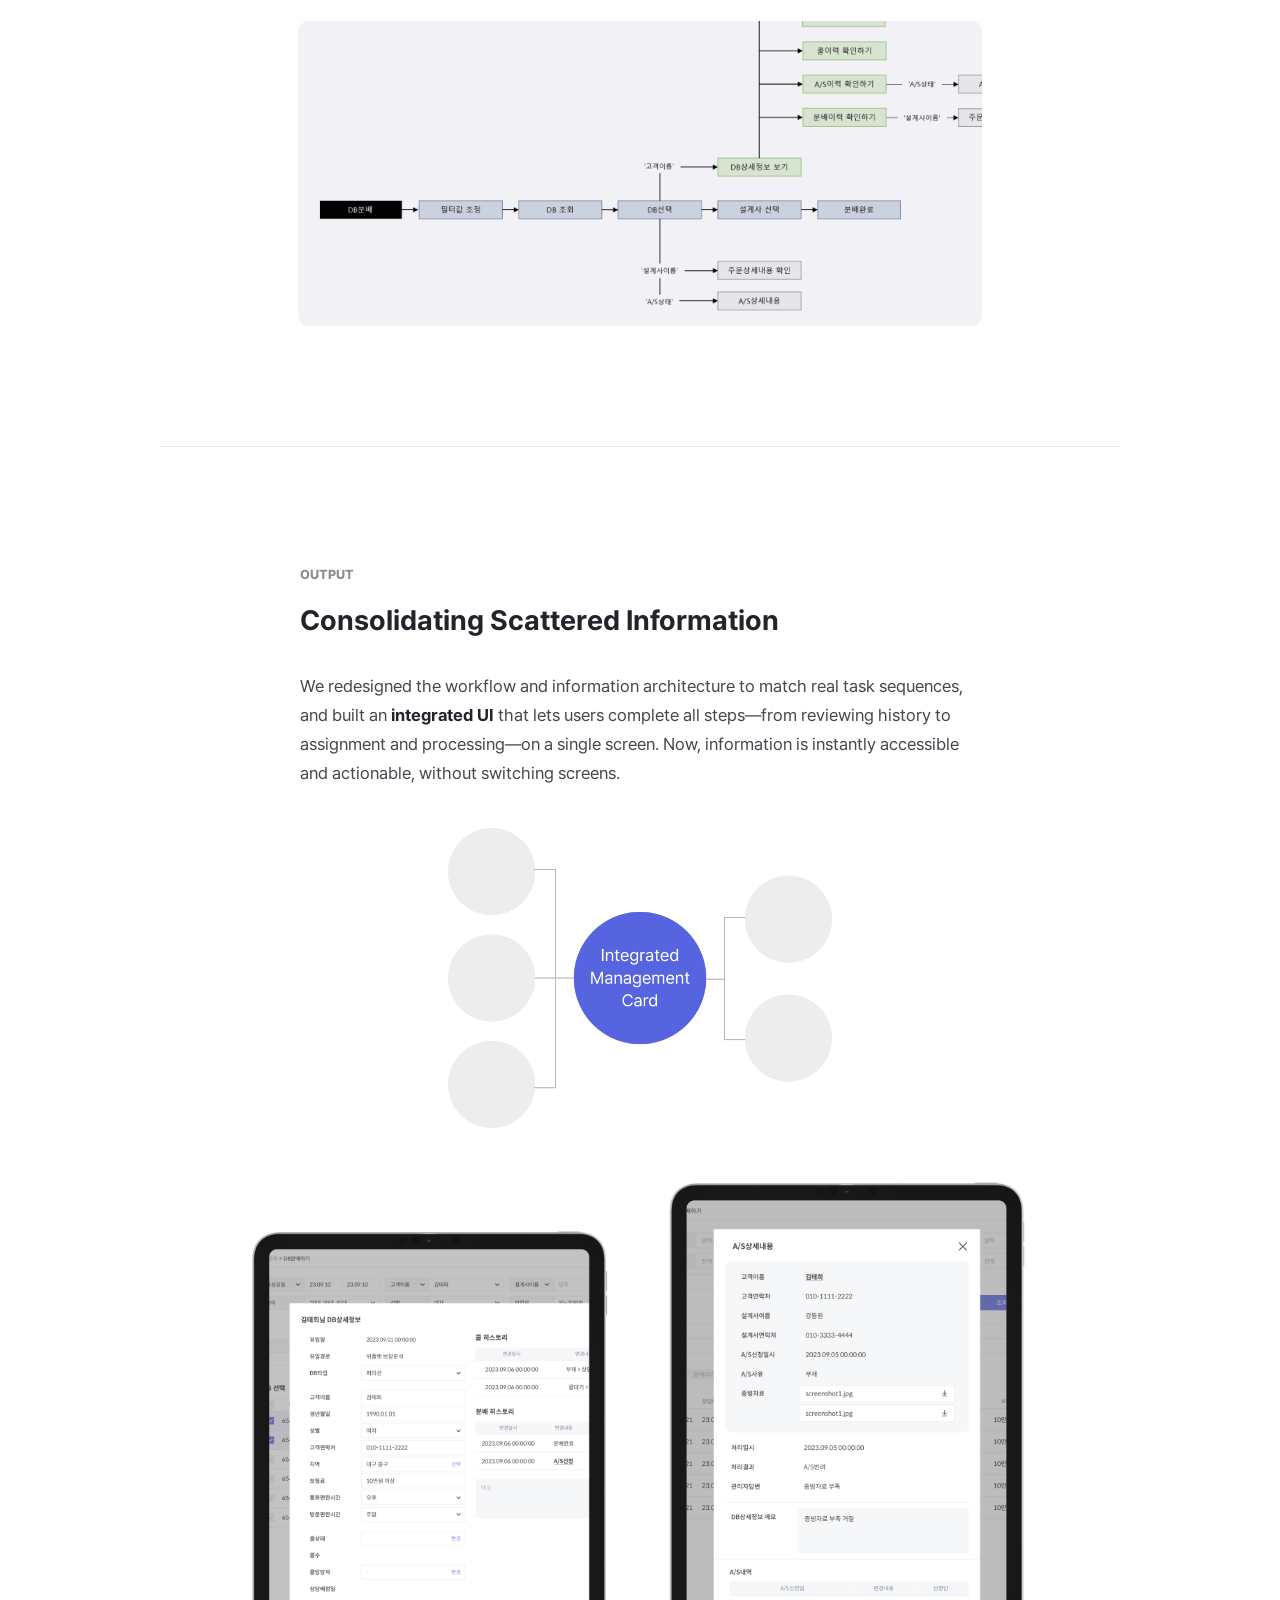
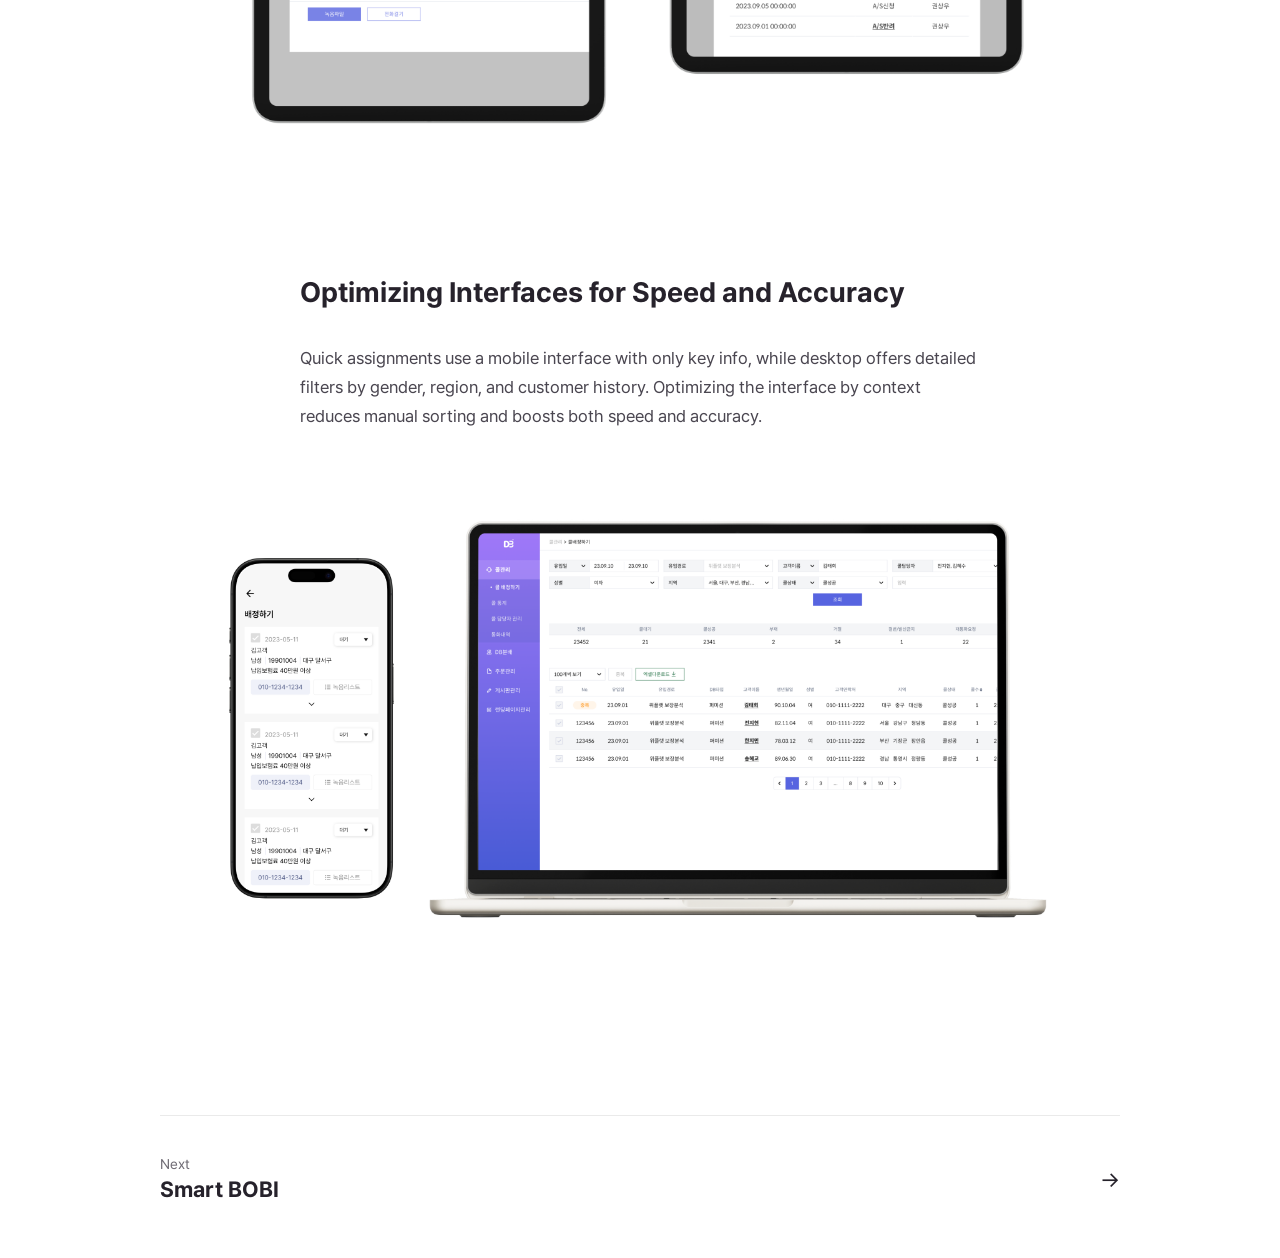
==== commit 16f39bd4: "Update portfolio case studies layout and content - Palette Mood: reorder iterations (image before te" ====
--- a/crm.html
+++ b/crm.html
@@ -1,4 +1,4 @@
-<!DOCTYPE html>
+﻿<!DOCTYPE html>
 <html lang="en">
 <head>
 <meta charset="utf-8">
@@ -13,8 +13,7 @@
 <nav style="display:flex;gap:24px;align-items:center">
 <a href="./index.html" class="on">Work</a>
 <a href="./resume.html" class="">Resume</a>
-<a href="mailto:hello@email.com">Email</a>
-<a href="#" target="_blank">LinkedIn</a>
+<a href="./contact.html" class="">Contact</a>
 </nav>
 </header>
 <main>
@@ -25,7 +24,9 @@
 <div style="display:flex;flex-direction:column;gap:4px"><div style="color:#6E6A73">Timeline</div><div style="font-weight:600">2023-05-01 → 2024-01-31</div></div><div style="display:flex;flex-direction:column;gap:4px"><div style="color:#6E6A73">Release</div><div style="font-weight:600">Web</div></div><div style="display:flex;flex-direction:column;gap:4px"><div style="color:#6E6A73">Role</div><div style="font-weight:600">Product design, UX Research</div></div>
 </div>
 <div style="padding-bottom:160px">
-<img src="./images/crm-hero.png" alt="CRM customer detail on a laptop" style="display:block;width:100%;height:auto;margin-bottom:120px">
+<div style="width:100%;aspect-ratio:16/9;overflow:hidden;margin-bottom:120px">
+  <img src="./images/crm-hero.png" alt="CRM customer detail on a laptop" style="display:block;width:100%;height:100%;object-fit:cover;object-position:center">
+</div>
 <div class="prose" style="font-size:var(--fs-title1);line-height:1.3;color:#26222B;margin-bottom:20px;font-weight:600">Internal CRM System UX Improvement for Customer Assignment and Management</div>
 <div class="prose" style="display:flex;flex-direction:column;gap:16px;margin-bottom:40px;font-size:var(--fs-subtitle);line-height:1.6;color:#4A4650;text-wrap:pretty">
 <p style="margin:0">A UX redesign of the internal system that manages leads from ads and assigns them to planners for consultations and contracts. We analyzed employee usage patterns, restructured workflows, and rebuilt the system for better efficiency.</p>
--- a/style.css
+++ b/style.css
@@ -49,6 +49,12 @@
 
 .resume-grid{display:grid;grid-template-columns:minmax(0,3fr) minmax(0,2fr);gap:64px}
 
+.contact-wrap{position:relative}
+.contact-wrap:hover .contact-drop{display:flex}
+.contact-drop{display:none;position:absolute;right:0;top:calc(100% + 8px);background:#fff;border:1px solid #EAEAEA;border-radius:8px;padding:6px;flex-direction:column;gap:2px;white-space:nowrap;box-shadow:0 4px 16px rgba(0,0,0,0.08);z-index:10}
+.contact-drop a{font-size:var(--fs-small);color:#26222B;padding:6px 12px;border-radius:6px}
+.contact-drop a:hover{background:#F4F4F5;color:#26222B}
+
 @media (max-width:760px){
   .wrap{padding:0 20px}
   .grid-3,.resume-grid,.split{grid-template-columns:minmax(0,1fr)}
